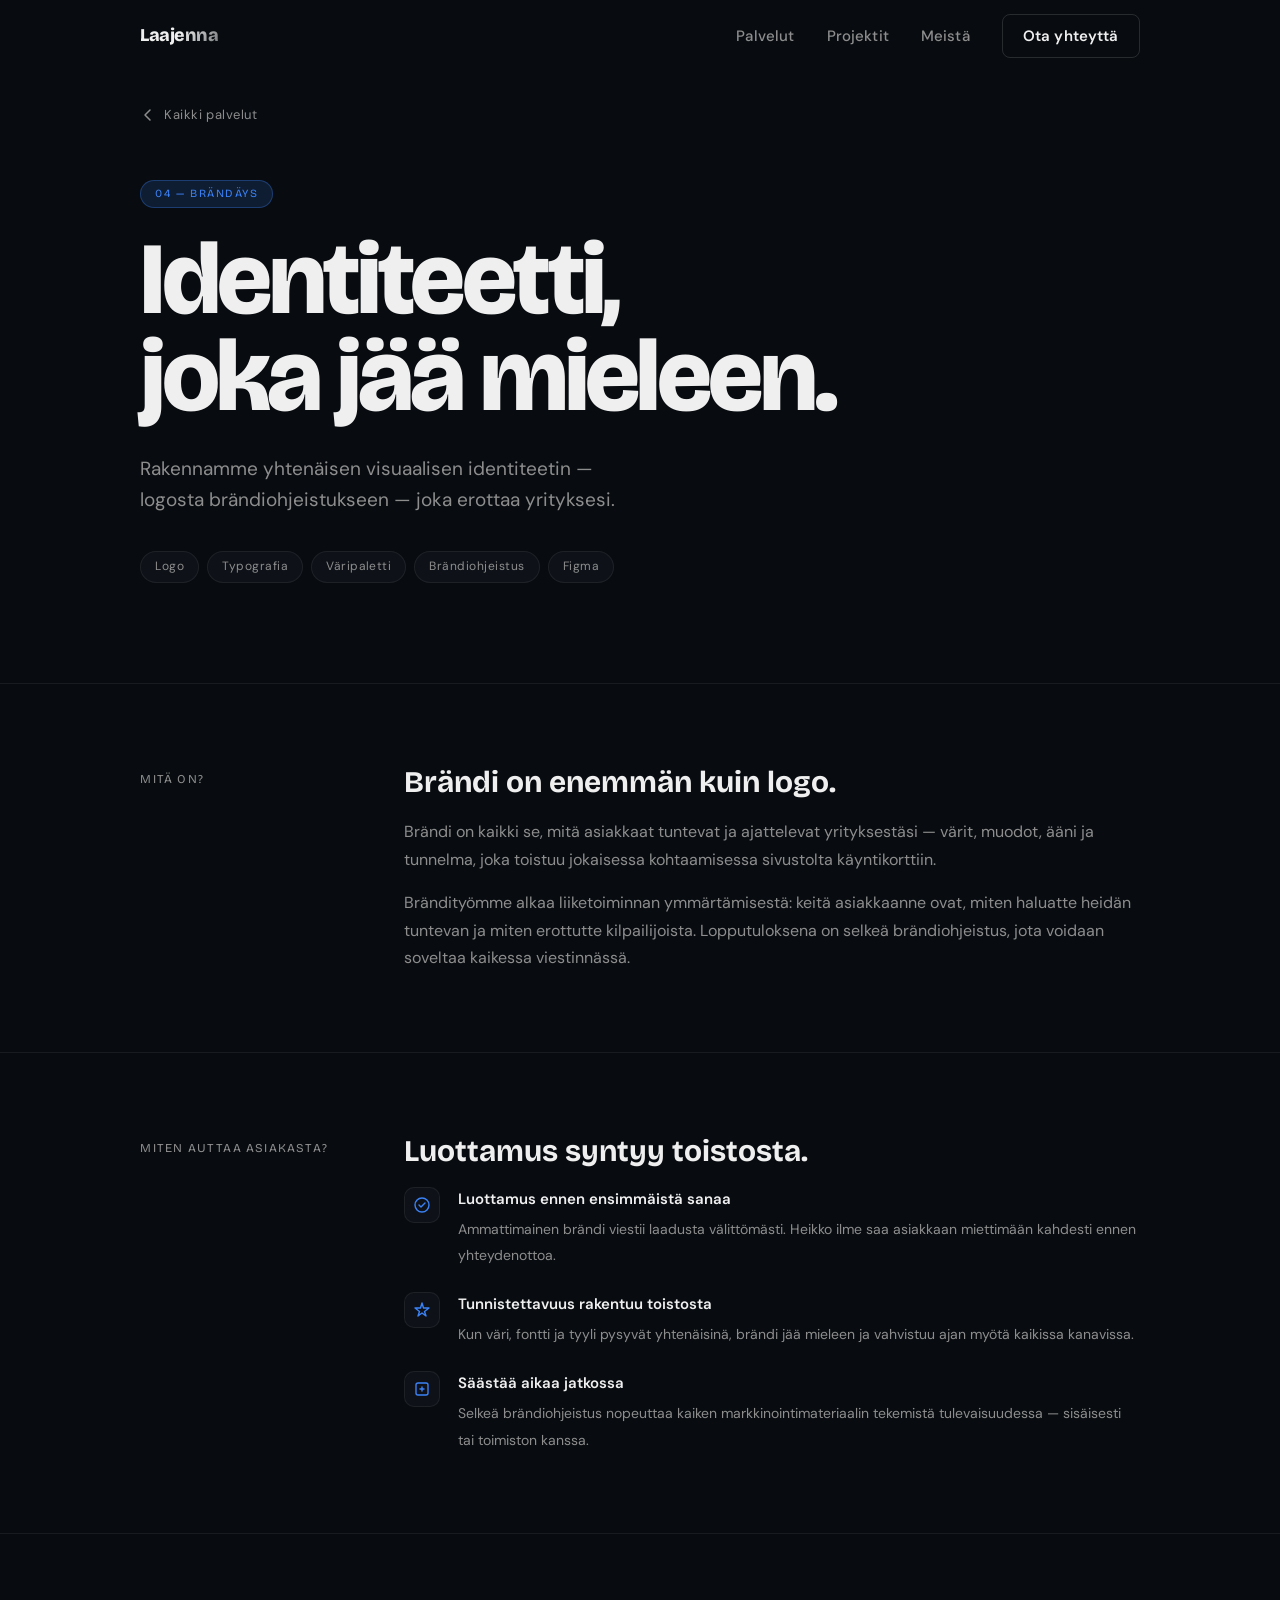
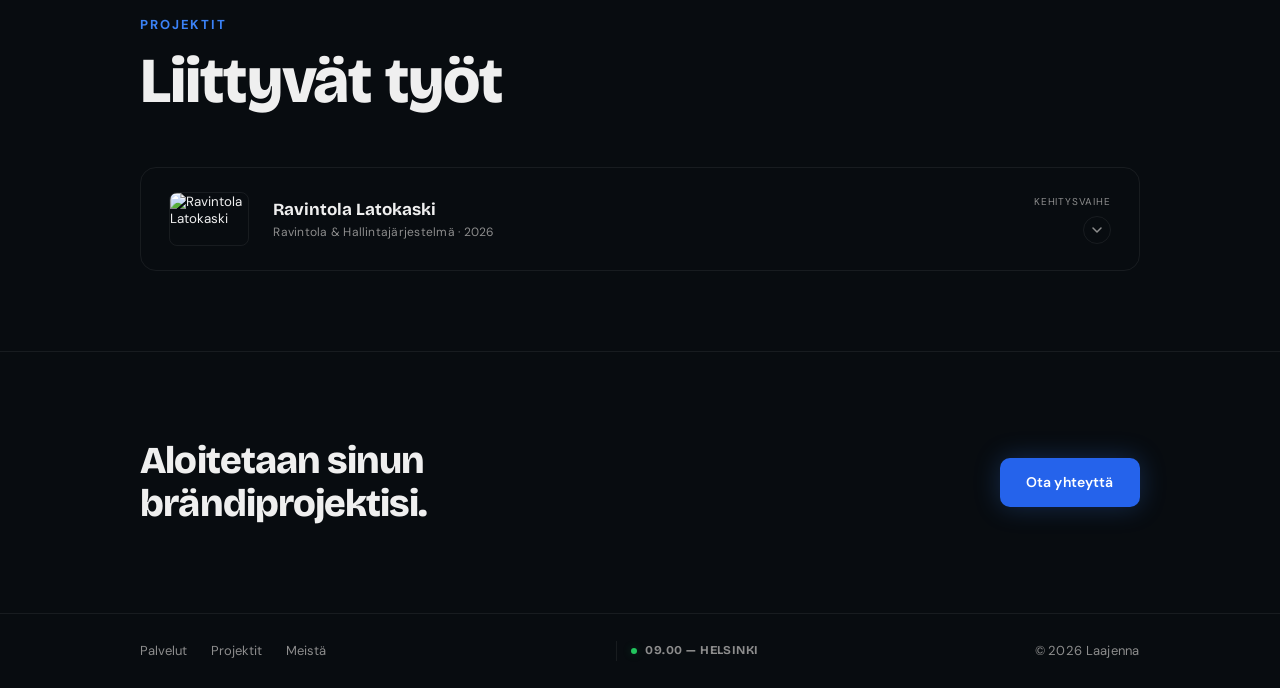
==== brandays.html @ 8c15bc29 "Add service detail pages and portfolio card dropdowns" ====
<!doctype html>
<html lang="fi">
  <head>
    <meta charset="UTF-8" />
    <meta name="viewport" content="width=device-width, initial-scale=1.0" />
    <meta name="description" content="Laajenna Brändäys — Yhtenäinen visuaalinen identiteetti, logo, värit ja typografia, joka rakentaa luottamusta ja erottaa kilpailijoista." />
    <meta name="robots" content="index, follow" />
    <meta name="author" content="Laajenna" />
    <title>Brändäys — Laajenna</title>
    <link rel="canonical" href="https://laajenna.fi/brandaus.html" />
    <link rel="icon" href="data:image/svg+xml,%3Csvg xmlns='http://www.w3.org/2000/svg' viewBox='0 0 64 64'%3E%3Crect width='64' height='64' rx='14' fill='%23080C10'/%3E%3Cpath d='M20 16v32h24' stroke='%233B82F6' stroke-width='6' stroke-linecap='square' fill='none'/%3E%3C/svg%3E" />
    <meta property="og:type" content="website" />
    <meta property="og:locale" content="fi_FI" />
    <meta property="og:site_name" content="Laajenna" />
    <meta property="og:title" content="Brändäys — Laajenna" />
    <meta property="og:description" content="Yhtenäinen visuaalinen identiteetti, logo, värit ja typografia, joka rakentaa luottamusta." />
    <meta property="og:url" content="https://laajenna.fi/brandaus.html" />
    <link rel="preconnect" href="https://fonts.googleapis.com" />
    <link rel="preconnect" href="https://fonts.gstatic.com" crossorigin />
    <link href="https://fonts.googleapis.com/css2?family=Bricolage+Grotesque:opsz,wght@12..96,700;12..96,800&family=DM+Sans:ital,opsz,wght@0,9..40,300;0,9..40,400;0,9..40,500;0,9..40,600;1,9..40,300&display=swap" rel="stylesheet" />
    <link rel="stylesheet" href="styles.css?v=2" />
    <link rel="stylesheet" href="service-pages.css" />
  </head>
  <body>
    <a href="#main-content" class="skip-link">Siirry pääsisältöön</a>
    <div class="scroll-progress" id="scrollProgress" aria-hidden="true"></div>

    <nav class="nav" id="nav" aria-label="Päävalikko">
      <div class="nav-inner">
        <a href="index.html" class="nav-logo">Laajenna</a>
        <div class="nav-links" id="navLinks">
          <a href="index.html#palvelut">Palvelut</a>
          <a href="index.html#projektit">Projektit</a>
          <a href="index.html#meista">Meistä</a>
          <a href="index.html#yhteystiedot" class="nav-cta">Ota yhteyttä</a>
        </div>
        <button class="nav-hamburger" id="navHamburger" aria-label="Valikko" aria-expanded="false">
          <span></span><span></span>
        </button>
      </div>
    </nav>

    <main id="main-content">

      <!-- Back -->
      <div class="svc-back container">
        <a href="index.html#palvelut" class="svc-back-link">
          <svg class="back-arrow" width="16" height="16" viewBox="0 0 16 16" fill="none" aria-hidden="true">
            <path d="M10 3L5 8l5 5" stroke="currentColor" stroke-width="1.5" stroke-linecap="round" stroke-linejoin="round"/>
          </svg>
          Kaikki palvelut
        </a>
      </div>

      <!-- Hero -->
      <section class="svc-hero">
        <div class="container">
          <span class="svc-hero-num">04 — Brändäys</span>
          <h1 class="svc-hero-title">Identiteetti,<br>joka jää mieleen.</h1>
          <p class="svc-hero-sub">Rakennamme yhtenäisen visuaalisen identiteetin — logosta brändiohjeistukseen — joka erottaa yrityksesi.</p>
          <div class="svc-hero-tags">
            <span class="svc-hero-tag">Logo</span>
            <span class="svc-hero-tag">Typografia</span>
            <span class="svc-hero-tag">Väripaletti</span>
            <span class="svc-hero-tag">Brändiohjeistus</span>
            <span class="svc-hero-tag">Figma</span>
          </div>
        </div>
      </section>

      <!-- Mitä on? -->
      <section class="svc-section">
        <div class="container">
          <div class="svc-two-col">
            <div class="svc-col-label">Mitä on?</div>
            <div class="svc-col-body">
              <h3>Brändi on enemmän kuin logo.</h3>
              <p>Brändi on kaikki se, mitä asiakkaat tuntevat ja ajattelevat yrityksestäsi — värit, muodot, ääni ja tunnelma, joka toistuu jokaisessa kohtaamisessa sivustolta käyntikorttiin.</p>
              <p>Brändityömme alkaa liiketoiminnan ymmärtämisestä: keitä asiakkaanne ovat, miten haluatte heidän tuntevan ja miten erottutte kilpailijoista. Lopputuloksena on selkeä brändiohjeistus, jota voidaan soveltaa kaikessa viestinnässä.</p>
            </div>
          </div>
        </div>
      </section>

      <!-- Miten auttaa? -->
      <section class="svc-section">
        <div class="container">
          <div class="svc-two-col">
            <div class="svc-col-label">Miten auttaa asiakasta?</div>
            <div class="svc-col-body">
              <h3>Luottamus syntyy toistosta.</h3>
              <ul class="svc-benefits">
                <li class="svc-benefit">
                  <div class="svc-benefit-icon" aria-hidden="true">
                    <svg width="18" height="18" viewBox="0 0 18 18" fill="none">
                      <circle cx="9" cy="9" r="7" stroke="currentColor" stroke-width="1.4"/>
                      <path d="M6 9l2 2 4-4" stroke="currentColor" stroke-width="1.4" stroke-linecap="round" stroke-linejoin="round"/>
                    </svg>
                  </div>
                  <div class="svc-benefit-text">
                    <strong>Luottamus ennen ensimmäistä sanaa</strong>
                    <span>Ammattimainen brändi viestii laadusta välittömästi. Heikko ilme saa asiakkaan miettimään kahdesti ennen yhteydenottoa.</span>
                  </div>
                </li>
                <li class="svc-benefit">
                  <div class="svc-benefit-icon" aria-hidden="true">
                    <svg width="18" height="18" viewBox="0 0 18 18" fill="none">
                      <path d="M9 2L10.5 7H16L11.5 10.5L13 15L9 12L5 15L6.5 10.5L2 7H7.5Z" stroke="currentColor" stroke-width="1.4" stroke-linejoin="round"/>
                    </svg>
                  </div>
                  <div class="svc-benefit-text">
                    <strong>Tunnistettavuus rakentuu toistosta</strong>
                    <span>Kun väri, fontti ja tyyli pysyvät yhtenäisinä, brändi jää mieleen ja vahvistuu ajan myötä kaikissa kanavissa.</span>
                  </div>
                </li>
                <li class="svc-benefit">
                  <div class="svc-benefit-icon" aria-hidden="true">
                    <svg width="18" height="18" viewBox="0 0 18 18" fill="none">
                      <rect x="3" y="3" width="12" height="12" rx="2" stroke="currentColor" stroke-width="1.4"/>
                      <path d="M7 9h4M9 7v4" stroke="currentColor" stroke-width="1.4" stroke-linecap="round"/>
                    </svg>
                  </div>
                  <div class="svc-benefit-text">
                    <strong>Säästää aikaa jatkossa</strong>
                    <span>Selkeä brändiohjeistus nopeuttaa kaiken markkinointimateriaalin tekemistä tulevaisuudessa — sisäisesti tai toimiston kanssa.</span>
                  </div>
                </li>
              </ul>
            </div>
          </div>
        </div>
      </section>

      <!-- Projektit -->
      <section class="svc-projects-section">
        <div class="container">
          <div class="svc-projects-header">
            <div class="section-label"><span class="section-tag">Projektit</span></div>
            <h2 class="section-title">Liittyvät työt</h2>
          </div>

          <div class="svc-project-list">

            <!-- Ravintola Latokaski -->
            <div class="svc-project-item">
              <button class="svc-project-top" aria-expanded="false">
                <div class="svc-project-thumb">
                  <img src="img/ravintola.webp" alt="Ravintola Latokaski" loading="lazy" width="160" height="108" />
                </div>
                <div class="svc-project-meta">
                  <h3>Ravintola Latokaski</h3>
                  <p>Ravintola &amp; Hallintajärjestelmä · 2026</p>
                </div>
                <div class="svc-project-toggle">
                  <span class="svc-phase-label">Kehitysvaihe</span>
                  <span class="svc-dropdown-arrow" aria-hidden="true">
                    <svg width="12" height="12" viewBox="0 0 12 12" fill="none">
                      <path d="M2 4l4 4 4-4" stroke="currentColor" stroke-width="1.5" stroke-linecap="round" stroke-linejoin="round"/>
                    </svg>
                  </span>
                </div>
              </button>
              <div class="svc-project-body" aria-hidden="true">
                <div class="svc-project-body-inner">
                  <div class="svc-project-detail-content">
                    <div class="svc-detail-block">
                      <h4>Tehtävät</h4>
                      <ul>
                        <li>Logo-suunnittelu ja variaatiot</li>
                        <li>Väripaletin määrittely</li>
                        <li>Typografian valinta ja hierarkia</li>
                        <li>Brändiohjeistus Figmassa</li>
                      </ul>
                    </div>
                    <div class="svc-detail-block">
                      <h4>Teknologiat</h4>
                      <ul>
                        <li>Figma</li>
                        <li>Adobe Illustrator</li>
                        <li>Design Tokens</li>
                        <li>Brand Guidelines Doc</li>
                      </ul>
                    </div>
                  </div>
                  <div class="svc-project-link-row">
                    <a href="https://ravintolalatokaski.fi" target="_blank" rel="noopener">ravintolalatokaski.fi &rarr;</a>
                  </div>
                </div>
              </div>
            </div>

          </div>
        </div>
      </section>

      <!-- CTA -->
      <section class="svc-cta-strip">
        <div class="container">
          <div class="svc-cta-inner">
            <h2>Aloitetaan sinun<br>brändiprojektisi.</h2>
            <a href="index.html#yhteystiedot" class="btn btn-primary">Ota yhteyttä</a>
          </div>
        </div>
      </section>

    </main>

    <footer class="footer">
      <div class="container">
        <div class="footer-inner">
          <nav class="footer-links" aria-label="Alatunniste">
            <a href="index.html#palvelut">Palvelut</a>
            <a href="index.html#projektit">Projektit</a>
            <a href="index.html#meista">Meistä</a>
          </nav>
          <span class="footer-time" id="footerTime" aria-live="off"></span>
          <p class="footer-copy">© 2026 Laajenna</p>
        </div>
      </div>
    </footer>

    <script src="script.js?v=2"></script>
    <script src="service-page.js"></script>
  </body>
</html>
---- styles.css ----
/* ================================================================
   LAAJENNA — Premium Dark Agency Stylesheet  v2
   Fonts: Bricolage Grotesque (headings) · DM Sans (body)
   Aesthetic: cinematic editorial — Linear × basement.studio
   ================================================================ */

/* ── Design Tokens ─────────────────────────────────────────── */
:root {
  --bg: #080c10;
  --bg-2: #0c1016;
  --bg-card: #0e1218;
  --accent: #3b82f6;
  --accent-dim: rgba(59, 130, 246, 0.32);
  --accent-glow: rgba(59, 130, 246, 0.15);
  --green: #22c55e;
  --green-dim: rgba(34, 197, 94, 0.25);
  --green-glow: rgba(34, 197, 94, 0.1);
  --text: #efefef;
  --text-muted: #8d8d8d;
  --text-dim: #2e2e2e;
  --border: rgba(255, 255, 255, 0.065);
  --border-hi: rgba(255, 255, 255, 0.13);
  /* Bricolage Grotesque: editorial display, optical-size aware, highly legible at large scale */
  --font-head: "Bricolage Grotesque", system-ui, sans-serif;
  /* DM Sans: refined optical-size aware body */
  --font-body: "DM Sans", system-ui, sans-serif;
  --ease: cubic-bezier(0.16, 1, 0.3, 1);
  --ease-bounce: cubic-bezier(0.34, 1.56, 0.64, 1);
  --nav-h: 72px;
}

/* ── Skip link ─────────────────────────────────────────────── */
.skip-link {
  position: absolute;
  top: -100%;
  left: 16px;
  padding: 10px 20px;
  border-radius: 0 0 8px 8px;
  background: var(--accent);
  color: #fff;
  font-size: 14px;
  font-weight: 600;
  letter-spacing: 0.01em;
  z-index: 9999;
  transition: top 0.15s;
}
.skip-link:focus {
  top: 0;
  outline: 2px solid #fff;
  outline-offset: 2px;
}

/* ── Reset ─────────────────────────────────────────────────── */
*,
*::before,
*::after {
  box-sizing: border-box;
  margin: 0;
  padding: 0;
}

html {
  scroll-behavior: smooth;
  -webkit-font-smoothing: antialiased;
  -moz-osx-font-smoothing: grayscale;
  opacity: 0;
  transition: opacity 0.5s ease;
  overflow-x: hidden;
}
html.ready {
  opacity: 1;
}

body {
  background: var(--bg);
  color: var(--text);
  font-family: var(--font-body);
  font-size: 16px;
  line-height: 1.65;
  overflow-x: hidden;
}

a {
  color: inherit;
  text-decoration: none;
}
em {
  font-style: italic;
}

/* ── Container ─────────────────────────────────────────────── */
.container {
  width: 100%;
  max-width: 1140px;
  margin-inline: auto;
  padding-inline: clamp(24px, 5.5vw, 80px);
}

/* ═══════════════════════════════════════════════════════════
   NAVIGATION
═══════════════════════════════════════════════════════════ */
.nav {
  position: fixed;
  inset: 0 0 auto 0;
  z-index: 100;
  height: var(--nav-h);
  display: flex;
  align-items: center;
  transition:
    background 0.4s var(--ease),
    backdrop-filter 0.4s;
}
.nav.scrolled {
  background: rgba(8, 12, 16, 0.84);
  backdrop-filter: blur(24px);
  -webkit-backdrop-filter: blur(24px);
  border-bottom: 1px solid var(--border);
}
.nav-inner {
  width: 100%;
  max-width: 1140px;
  margin-inline: auto;
  padding-inline: clamp(24px, 5.5vw, 80px);
  display: flex;
  align-items: center;
  justify-content: space-between;
}
.nav-logo {
  font-family: var(--font-head);
  font-size: 18px;
  font-weight: 800;
  letter-spacing: -0.03em;
  background: linear-gradient(
    120deg,
    var(--text) 50%,
    rgba(240, 240, 240, 0.45)
  );
  -webkit-background-clip: text;
  -webkit-text-fill-color: transparent;
  background-clip: text;
  opacity: 0;
  animation: fadeSlideDown 0.55s var(--ease) 0.15s forwards;
}
.nav-links {
  display: flex;
  align-items: center;
  gap: 32px;
  opacity: 0;
  animation: fadeSlideDown 0.55s var(--ease) 0.25s forwards;
}
.nav-links a {
  font-size: 15px;
  font-weight: 500;
  color: var(--text-muted);
  letter-spacing: 0.01em;
  transition: color 0.2s;
}
.nav-links a:not(.nav-cta):hover {
  color: var(--text);
}
.nav-cta {
  padding: 9px 20px !important;
  border: 1px solid var(--border-hi) !important;
  border-radius: 8px !important;
  font-size: 15px !important;
  font-weight: 600 !important;
  color: var(--text) !important;
  transition:
    background 0.2s,
    border-color 0.2s !important;
}
.nav-cta:hover {
  background: rgba(255, 255, 255, 0.055) !important;
  border-color: rgba(255, 255, 255, 0.26) !important;
}

/* Hamburger — hidden on desktop */
.nav-hamburger {
  display: none;
  flex-direction: column;
  align-items: center;
  justify-content: center;
  gap: 5px;
  width: 36px;
  height: 36px;
  background: none;
  border: none;
  cursor: pointer;
  padding: 4px;
  flex-shrink: 0;
}
.nav-hamburger span {
  display: block;
  width: 20px;
  height: 1.5px;
  background: var(--text);
  border-radius: 2px;
  transition:
    transform 0.35s var(--ease),
    opacity 0.25s;
  transform-origin: center;
}
.nav.open .nav-hamburger span:first-child {
  transform: translateY(3.25px) rotate(45deg);
}
.nav.open .nav-hamburger span:last-child {
  transform: translateY(-3.25px) rotate(-45deg);
}

/* ═══════════════════════════════════════════════════════════
   HERO
═══════════════════════════════════════════════════════════ */
.hero {
  position: relative;
  height: 100vh;
  height: 100svh;
  display: flex;
  flex-direction: column;
  justify-content: center;
  padding-top: var(--nav-h);
  overflow: hidden;
}

/* Subtle dot grid */
.hero-grid-bg {
  position: absolute;
  inset: 0;
  pointer-events: none;
  background-image: radial-gradient(
    circle,
    rgba(255, 255, 255, 0.05) 1px,
    transparent 1px
  );
  background-size: 42px 42px;
  mask-image: radial-gradient(
    ellipse 75% 75% at 50% 45%,
    black 20%,
    transparent 100%
  );
  -webkit-mask-image: radial-gradient(
    ellipse 75% 75% at 50% 45%,
    black 20%,
    transparent 100%
  );
}

/* Cursor-following glow */
.hero-blob {
  position: absolute;
  width: 640px;
  height: 640px;
  border-radius: 50%;
  background: radial-gradient(circle, var(--accent-dim) 0%, transparent 68%);
  pointer-events: none;
  left: 50%;
  top: 50%;
  will-change: transform;
  filter: blur(52px);
  opacity: 0.5;
}

/* Film grain texture */
.hero-noise {
  position: absolute;
  inset: 0;
  pointer-events: none;
  opacity: 0.03;
  background-image: url("data:image/svg+xml,%3Csvg xmlns='http://www.w3.org/2000/svg' width='320' height='320'%3E%3Cfilter id='n'%3E%3CfeTurbulence type='fractalNoise' baseFrequency='.72' numOctaves='4' stitchTiles='stitch'/%3E%3C/filter%3E%3Crect width='320' height='320' filter='url(%23n)'/%3E%3C/svg%3E");
  background-size: 220px;
}

/* Giant decorative wordmark — outlined, faint */
.hero-wordmark {
  position: absolute;
  bottom: 0.04em;
  left: 50%;
  transform: translateX(-50%);
  font-family: var(--font-head);
  font-size: clamp(100px, 20vw, 300px);
  font-weight: 800;
  letter-spacing: -0.06em;
  white-space: nowrap;
  line-height: 1;
  color: transparent;
  -webkit-text-stroke: 1px rgba(255, 255, 255, 0.038);
  pointer-events: none;
  user-select: none;
  z-index: 0;
}

.hero-inner {
  position: relative;
  z-index: 2;
  max-width: 1140px;
  margin-inline: auto;
  padding-inline: clamp(24px, 3.5vw, 56px);
  padding-block: clamp(24px, 4vw, 56px);
}

/* Availability badge */
.availability-badge {
  display: inline-flex;
  align-items: center;
  gap: 9px;
  padding: 8px 16px;
  border: 1px solid rgba(34, 197, 94, 0.2);
  border-radius: 100px;
  font-size: 12px;
  font-weight: 500;
  letter-spacing: 0.01em;
  color: var(--green);
  background: var(--green-glow);
  margin-bottom: 20px;
  opacity: 0;
  animation: fadeSlideUp 0.6s var(--ease) 0.45s forwards;
}
.pulse-dot {
  width: 7px;
  height: 7px;
  background: var(--green);
  border-radius: 50%;
  flex-shrink: 0;
  box-shadow: 0 0 0 0 var(--green-dim);
  animation: pulseDot 2.4s ease-in-out infinite;
}
@keyframes pulseDot {
  0%,
  100% {
    box-shadow: 0 0 0 0 var(--green-dim);
  }
  50% {
    box-shadow: 0 0 0 9px transparent;
  }
}

/* Hero headline — Bricolage Grotesque 800, word reveal */
.hero-headline {
  font-family: var(--font-head);
  font-size: clamp(38px, 7vw, 108px);
  font-weight: 800;
  line-height: 1.1;
  letter-spacing: -0.03em;
  color: var(--text);
  margin-bottom: 20px;
}
.word-wrap {
  display: block;
  overflow: hidden;
  padding-bottom: 0.08em;
}
.word {
  display: block;
  white-space: nowrap;
  transform: translateY(112%) rotate(3deg);
  opacity: 0;
  transition:
    transform 0.9s var(--ease),
    opacity 0.9s var(--ease);
}
.hero-headline.revealed .word {
  transform: translateY(0) rotate(0);
  opacity: 1;
}
.hero-headline.revealed .word-wrap:nth-child(1) .word {
  transition-delay: 0.04s;
}
.hero-headline.revealed .word-wrap:nth-child(2) .word {
  transition-delay: 0.16s;
}
.hero-headline.revealed .word-wrap:nth-child(3) .word {
  transition-delay: 0.28s;
}

/* Accent gradient on last line */
.accent-word {
  background: linear-gradient(
    90deg,
    var(--text) 0%,
    rgba(59, 130, 246, 0.85) 100%
  );
  -webkit-background-clip: text;
  -webkit-text-fill-color: transparent;
  background-clip: text;
}

.hero-sub {
  font-size: clamp(15px, 1.4vw, 18px);
  color: var(--text-muted);
  line-height: 1.75;
  max-width: 62ch;
  margin-bottom: 28px;
  opacity: 0;
  animation: fadeSlideUp 0.75s var(--ease) 1.1s forwards;
}
.br-desk {
  display: block;
}

.hero-actions {
  display: flex;
  align-items: center;
  gap: 14px;
  flex-wrap: wrap;
  opacity: 0;
  animation: fadeSlideUp 0.75s var(--ease) 1.28s forwards;
}

/* Buttons */
.btn {
  display: inline-flex;
  align-items: center;
  gap: 8px;
  padding: 13px 26px;
  border-radius: 10px;
  font-family: var(--font-body);
  font-size: 14px;
  font-weight: 600;
  letter-spacing: 0.01em;
  transition:
    transform 0.28s var(--ease),
    box-shadow 0.28s var(--ease),
    background 0.2s,
    border-color 0.2s,
    color 0.2s;
}
.btn-primary {
  background: #2563eb;
  color: #fff;
  box-shadow: 0 0 26px rgba(59, 130, 246, 0.26);
}
.btn-primary:hover {
  background: var(--accent);
  box-shadow: 0 0 50px rgba(59, 130, 246, 0.46);
  transform: translateY(-2px);
}
.btn-ghost {
  border: 1px solid var(--border-hi);
  color: var(--text-muted);
}
.btn-ghost:hover {
  border-color: rgba(255, 255, 255, 0.26);
  color: var(--text);
  transform: translateY(-2px);
}

/* Scroll indicator */
.scroll-indicator {
  position: absolute;
  bottom: 40px;
  left: clamp(24px, 5.5vw, 88px);
  z-index: 2;
  display: flex;
  flex-direction: column;
  align-items: center;
  gap: 13px;
  opacity: 0;
  animation: fadeIn 0.8s var(--ease) 1.9s forwards;
}
.scroll-indicator span {
  font-size: 13px;
  font-weight: 600;
  letter-spacing: 0.18em;
  text-transform: uppercase;
  color: rgba(255, 255, 255, 0.7);
  writing-mode: vertical-rl;
}
.scroll-line {
  width: 2px;
  height: 0;
  background: linear-gradient(to bottom, rgba(255, 255, 255, 0.6), transparent);
  animation: growLine 1.4s var(--ease) 2.1s forwards;
}
@keyframes growLine {
  to {
    height: 60px;
  }
}

/* ═══════════════════════════════════════════════════════════
   MARQUEE
═══════════════════════════════════════════════════════════ */
.marquee-section {
  padding-block: 24px;
  border-top: 1px solid var(--border);
  border-bottom: 1px solid var(--border);
  overflow: hidden;
  mask-image: linear-gradient(
    to right,
    transparent,
    black 12%,
    black 88%,
    transparent
  );
  -webkit-mask-image: linear-gradient(
    to right,
    transparent,
    black 12%,
    black 88%,
    transparent
  );
}
.marquee-inner {
  display: flex;
  align-items: center;
  width: max-content;
  will-change: transform;
}
.marquee-inner span {
  font-family: var(--font-head);
  font-size: 12px;
  font-weight: 700;
  letter-spacing: 0.1em;
  text-transform: uppercase;
  color: var(--text-muted);
  padding-inline: 16px;
  white-space: nowrap;
}
.marquee-inner .dot {
  color: var(--accent);
  font-size: 14px;
  padding-inline: 2px;
}

/* ═══════════════════════════════════════════════════════════
   STATS
═══════════════════════════════════════════════════════════ */
.stats-section {
  padding-block: clamp(60px, 8vw, 100px);
}

.stats-grid {
  display: grid;
  grid-template-columns: repeat(3, 1fr);
  border: 1px solid var(--border);
  border-radius: 18px;
  overflow: hidden;
}
.stat-item {
  padding: clamp(36px, 5vw, 64px) clamp(28px, 3.5vw, 48px);
  background: var(--bg-card);
  position: relative;
}
.stat-item::after {
  content: "";
  position: absolute;
  inset: 0;
  background: radial-gradient(
    ellipse at 15% 15%,
    rgba(59, 130, 246, 0.05) 0%,
    transparent 55%
  );
  pointer-events: none;
}
.stat-item + .stat-item {
  border-left: 1px solid var(--border);
}

.stat-num-row {
  display: flex;
  align-items: flex-start;
  line-height: 1;
  margin-bottom: 10px;
}
.stat-number {
  font-family: var(--font-head);
  font-size: clamp(52px, 6.5vw, 82px);
  font-weight: 800;
  letter-spacing: -0.055em;
  line-height: 1;
  color: var(--text);
}
.stat-suffix {
  font-family: var(--font-head);
  font-size: clamp(28px, 3.5vw, 48px);
  font-weight: 700;
  color: var(--accent);
  margin-top: 9px;
  margin-left: 2px;
}
.stat-label {
  font-size: 13px;
  color: var(--text-muted);
  font-weight: 400;
  line-height: 1.4;
}

/* ═══════════════════════════════════════════════════════════
   SECTION SHARED LABELS
═══════════════════════════════════════════════════════════ */
.section-label {
  display: flex;
  align-items: center;
  gap: 12px;
  margin-bottom: 12px;
}
.section-tag {
  font-size: 13px;
  font-weight: 700;
  letter-spacing: 0.14em;
  text-transform: uppercase;
  color: var(--accent);
}
.section-title {
  font-family: var(--font-head);
  font-size: clamp(36px, 5.2vw, 64px);
  font-weight: 800;
  letter-spacing: -0.02em;
  line-height: 1.06;
  color: var(--text);
  margin-bottom: 52px;
}
.section-header {
  max-width: 580px;
}

.book-time-title {
  margin-top: 50px;
  margin-bottom: 0px;
}

.Yirv_lcEoJvq0f_H9E0w.NLDHOZbATrV0sB7lot85 {
  all: unset !important;
}

.Yirv_lcEoJvq0f_H9E0w.XUKnHm8j4G7Hgt84mtar {
  margin: 0px !important;
}

/* ═══════════════════════════════════════════════════════════
   SERVICES — editorial numbered list
═══════════════════════════════════════════════════════════ */
.services-section {
  padding-block: clamp(64px, 8vw, 120px);
  border-top: 1px solid var(--border);
}

.services-list {
  border-top: 1px solid var(--border);
}

.service-row {
  display: grid;
  grid-template-columns: clamp(64px, 7vw, 88px) 1fr;
  align-items: start;
  gap: clamp(20px, 3vw, 44px);
  padding-block: clamp(26px, 3vw, 40px);
  border-bottom: 1px solid var(--border);
  position: relative;
  overflow: hidden;
  cursor: pointer;
  transition: background 0.3s;
}

.service-row::before {
  content: "";
  position: absolute;
  inset: 0;
  background: linear-gradient(
    90deg,
    rgba(59, 130, 246, 0.04) 0%,
    transparent 60%
  );
  transform: translateX(-100%);
  transition: transform 0.5s var(--ease);
  pointer-events: none;
}
.service-row:hover {
  background: rgba(255, 255, 255, 0.018);
}
.service-row:hover::before {
  transform: translateX(0);
}

.svc-num {
  font-family: var(--font-head);
  font-size: clamp(28px, 3.2vw, 40px);
  font-weight: 800;
  color: rgba(255, 255, 255, 0.25);
  letter-spacing: -0.02em;
  line-height: 1;
  padding-top: 4px;
  transition: color 0.25s;
}
.service-row:hover .svc-num {
  color: var(--accent);
}

.svc-name {
  display: flex;
  flex-direction: column;
  gap: 9px;
  padding-right: clamp(0px, 8vw, 80px);
}
.svc-name h3 {
  font-family: var(--font-head);
  font-size: clamp(22px, 2.8vw, 38px);
  font-weight: 800;
  letter-spacing: -0.04em;
  color: var(--text);
  line-height: 1.1;
  transition: transform 0.4s var(--ease);
}
.service-row:hover .svc-name h3 {
  transform: translateX(5px);
}

.svc-desc {
  font-size: 14px;
  color: var(--text-muted);
  line-height: 1.65;
  max-width: 62ch;
}

/* ═══════════════════════════════════════════════════════════
   PORTFOLIO
═══════════════════════════════════════════════════════════ */
.portfolio-section {
  padding-block: clamp(64px, 8vw, 120px);
  border-top: 1px solid var(--border);
}

.portfolio-grid {
  display: grid;
  grid-template-columns: 1fr 1fr;
  gap: 16px;
}
.portfolio-card {
  position: relative;
  border-radius: 16px;
  overflow: hidden;
  background: var(--bg-card);
  border: 1px solid var(--border);
  aspect-ratio: 4 / 3;
  will-change: transform;
  clip-path: inset(0 round 16px);
}
.portfolio-large {
  grid-column: 1 / -1;
  aspect-ratio: 16 / 7;
}

.portfolio-img {
  position: absolute;
  inset: 0;
  transition: transform 0.65s var(--ease);
}
.portfolio-img img {
  width: 100%;
  height: 100%;
  object-fit: cover;
  object-position: center top;
  display: block;
}
@media (hover: hover) {
  .portfolio-card:hover .portfolio-img {
    transform: scale(1.04);
  }
}

/* Category label top-left */
.portfolio-label-top {
  position: absolute;
  top: 14px;
  left: 14px;
  z-index: 2;
}
.portfolio-cat {
  font-size: 11px;
  font-weight: 600;
  letter-spacing: 0.07em;
  text-transform: uppercase;
  color: rgba(255, 255, 255, 0.72);
  background: rgba(8, 12, 16, 0.6);
  backdrop-filter: blur(8px);
  padding: 5px 10px;
  border-radius: 6px;
  border: 1px solid var(--border);
}

/* Hover overlay */
.portfolio-overlay {
  position: absolute;
  inset: 0;
  background: linear-gradient(
    to top,
    rgba(8, 12, 16, 0.96) 0%,
    rgba(8, 12, 16, 0.3) 55%,
    transparent 100%
  );
  display: flex;
  align-items: flex-end;
  padding: clamp(20px, 3vw, 36px);
  opacity: 0;
  transition: opacity 0.42s var(--ease);
}
@media (hover: hover) {
  .portfolio-card:hover .portfolio-overlay {
    opacity: 1;
  }
}

.portfolio-info {
  transform: translateY(14px);
  transition: transform 0.42s var(--ease);
}
@media (hover: hover) {
  .portfolio-card:hover .portfolio-info {
    transform: translateY(0);
  }
}

.portfolio-info h3 {
  font-family: var(--font-head);
  font-size: clamp(18px, 2.2vw, 26px);
  font-weight: 800;
  letter-spacing: -0.03em;
  color: var(--text);
  margin-bottom: 5px;
}
.portfolio-info p {
  font-size: 13px;
  color: var(--text);
  margin-bottom: 13px;
}
.portfolio-link {
  font-size: 12px;
  font-weight: 600;
  color: var(--accent);
  letter-spacing: 0.04em;
  text-decoration: none;
  transition: opacity 0.2s;
}
.portfolio-link:hover {
  opacity: 0.75;
}

.portfolio-year-badge {
  position: absolute;
  top: 14px;
  right: 14px;
  font-size: 11px;
  font-weight: 600;
  letter-spacing: 0.06em;
  color: var(--text-muted);
  background: rgba(8, 12, 16, 0.65);
  backdrop-filter: blur(10px);
  padding: 4px 10px;
  border-radius: 6px;
  border: 1px solid var(--border);
}

/* ── Portfolio detail panel ──────────────────────────────── */
.portfolio-detail-btn {
  position: absolute;
  bottom: clamp(14px, 2vw, 20px);
  right: clamp(14px, 2vw, 20px);
  z-index: 4;
  width: 34px;
  height: 34px;
  border-radius: 50%;
  border: 1px solid rgba(255, 255, 255, 0.22);
  background: rgba(8, 12, 16, 0.68);
  backdrop-filter: blur(10px);
  -webkit-backdrop-filter: blur(10px);
  color: rgba(255, 255, 255, 0.8);
  display: flex;
  align-items: center;
  justify-content: center;
  cursor: pointer;
  transition:
    border-color 0.2s,
    background 0.2s,
    color 0.2s;
}
.portfolio-detail-btn:hover {
  border-color: var(--accent);
  background: rgba(59, 130, 246, 0.15);
  color: var(--accent);
}
.portfolio-card.detail-open .portfolio-detail-btn {
  opacity: 0;
  pointer-events: none;
}

.portfolio-detail-panel {
  position: absolute;
  inset: 0;
  z-index: 3;
  background: rgba(8, 12, 16, 0.97);
  transform: translateY(100%);
  transition: transform 0.44s var(--ease);
  display: flex;
  flex-direction: column;
  justify-content: space-between;
  padding: clamp(16px, 2.5vw, 28px);
  overflow: hidden;
}
.portfolio-card.detail-open .portfolio-detail-panel {
  transform: translateY(0);
}
.portfolio-card.detail-open {
  transform: none !important;
  transition: none !important;
}

.pdp-topbar {
  display: flex;
  align-items: center;
  justify-content: space-between;
  gap: 12px;
}

.pdp-close {
  background: transparent;
  border: 1px solid var(--border);
  border-radius: 50%;
  width: 30px;
  height: 30px;
  display: flex;
  align-items: center;
  justify-content: center;
  cursor: pointer;
  color: var(--text-muted);
  flex-shrink: 0;
  transition: border-color 0.2s, color 0.2s;
}
.pdp-close:hover {
  border-color: rgba(255, 255, 255, 0.4);
  color: var(--text);
}

.pdp-main {
  display: grid;
  grid-template-columns: 1fr auto;
  gap: clamp(16px, 3vw, 48px);
  align-items: end;
}
@media (max-width: 540px) {
  .pdp-main { grid-template-columns: 1fr; gap: 14px; }
}

.pdp-title {
  font-family: var(--font-head);
  font-size: clamp(24px, 4vw, 52px);
  font-weight: 800;
  letter-spacing: -0.04em;
  line-height: 0.96;
  margin-bottom: clamp(8px, 1.2vw, 14px);
  color: var(--text);
}
.pdp-desc {
  font-size: clamp(12px, 1.1vw, 14px);
  color: var(--text-muted);
  line-height: 1.65;
  margin-bottom: clamp(12px, 1.5vw, 20px);
  max-width: 50ch;
}
.pdp-services {
  list-style: none;
  display: flex;
  flex-direction: column;
  gap: 6px;
  margin-bottom: clamp(14px, 1.8vw, 20px);
}
.pdp-services li {
  font-size: clamp(12px, 1.1vw, 13px);
  color: var(--text-muted);
  display: flex;
  gap: 9px;
  align-items: flex-start;
  line-height: 1.4;
}
.pdp-services li::before {
  content: "—";
  color: var(--accent);
  font-size: 11px;
  flex-shrink: 0;
  margin-top: 1px;
}

.pdp-ext-link {
  font-size: 12px;
  font-weight: 600;
  color: var(--accent);
  letter-spacing: 0.04em;
  text-decoration: none;
  display: inline-flex;
  align-items: center;
  gap: 5px;
  transition: gap 0.2s var(--ease);
}
.pdp-ext-link:hover { gap: 9px; }

.pdp-meta {
  display: flex;
  flex-direction: column;
  align-items: flex-end;
  gap: 12px;
}
@media (max-width: 540px) {
  .pdp-meta { align-items: flex-start; flex-direction: row; flex-wrap: wrap; }
}

.pdp-year {
  font-size: 11px;
  font-weight: 600;
  letter-spacing: 0.06em;
  color: var(--text-muted);
  background: rgba(255, 255, 255, 0.05);
  border: 1px solid var(--border);
  padding: 4px 10px;
  border-radius: 6px;
}

/* "Seuraava projekti" card — full-width banner */
.portfolio-next {
  display: flex;
  align-items: center;
  justify-content: center;
  border: 1px dashed rgba(255, 255, 255, 0.1);
  background: linear-gradient(
    135deg,
    rgba(59, 130, 246, 0.04) 0%,
    transparent 60%
  );
  cursor: default;
  transition:
    border-color 0.3s,
    background 0.3s;
  grid-column: 1 / -1;
  aspect-ratio: unset;
  min-height: 180px;
}
.portfolio-next:hover {
  border-color: rgba(59, 130, 246, 0.25);
  background: linear-gradient(
    135deg,
    rgba(59, 130, 246, 0.07) 0%,
    transparent 60%
  );
}
.portfolio-next-inner {
  text-align: center;
  padding: clamp(28px, 4vw, 48px);
  display: flex;
  flex-direction: column;
  align-items: center;
  gap: 14px;
}
.next-label {
  font-size: 11px;
  font-weight: 700;
  letter-spacing: 0.1em;
  text-transform: uppercase;
  color: var(--accent);
}
.next-text {
  font-family: var(--font-head);
  font-size: clamp(16px, 2vw, 22px);
  font-weight: 700;
  letter-spacing: -0.02em;
  color: var(--text);
  line-height: 1.3;
}
.next-cta {
  font-size: 14px;
  font-weight: 600;
  color: var(--text-muted);
  border: 1px solid var(--border-hi);
  padding: 10px 22px;
  border-radius: 8px;
  transition:
    color 0.2s,
    border-color 0.2s,
    background 0.2s;
  margin-top: 4px;
}
.next-cta:hover {
  color: var(--text);
  border-color: rgba(255, 255, 255, 0.25);
  background: rgba(255, 255, 255, 0.04);
}

/* ═══════════════════════════════════════════════════════════
   ABOUT — editorial 3-column
═══════════════════════════════════════════════════════════ */
.about-section {
  padding-block: clamp(64px, 8vw, 120px);
  border-top: 1px solid var(--border);
}
.about-header {
  max-width: 680px;
  margin-bottom: clamp(44px, 6vw, 72px);
}
.about-headline {
  font-family: var(--font-head);
  font-size: clamp(40px, 5.8vw, 72px);
  font-weight: 800;
  letter-spacing: -0.022em;
  line-height: 1.06;
  color: var(--text);
  margin-top: 16px;
}
.about-cols {
  display: grid;
  grid-template-columns: repeat(3, 1fr);
  gap: 1px;
  background: var(--border);
  border: 1px solid var(--border);
  border-radius: 16px;
  overflow: hidden;
  margin-bottom: clamp(32px, 4vw, 52px);
}
.about-col {
  padding: clamp(28px, 3.5vw, 44px) clamp(22px, 2.8vw, 36px);
  background: var(--bg-card);
  display: flex;
  flex-direction: column;
  gap: 13px;
}
.about-col h3 {
  font-family: var(--font-head);
  font-size: clamp(19px, 2.1vw, 26px);
  font-weight: 800;
  letter-spacing: -0.03em;
  color: var(--text);
}
.about-col p {
  font-size: 14px;
  color: var(--text-muted);
  line-height: 1.72;
  max-width: 30ch;
}
.about-footer {
  display: flex;
  align-items: center;
  justify-content: space-between;
  flex-wrap: wrap;
  gap: 16px;
  padding-top: clamp(22px, 3vw, 40px);
  border-top: 1px solid var(--border);
}
.about-sig {
  font-family: var(--font-head);
  font-size: 14px;
  font-weight: 700;
  letter-spacing: 0.01em;
  color: var(--text-muted);
  font-style: italic;
}
.about-pills {
  display: flex;
  flex-wrap: wrap;
  gap: 10px;
}
.about-pill {
  padding: 8px 16px;
  border: 1px solid var(--border-hi);
  border-radius: 100px;
  font-size: 13px;
  font-weight: 500;
  color: var(--text-muted);
  transition:
    border-color 0.2s,
    color 0.2s;
}
.about-pill:hover {
  border-color: var(--accent-dim);
  color: var(--text);
}

/* ── Section header centred variant ────────────────────── */
.section-header.centered {
  text-align: center;
  max-width: 100%;
}
.section-header.centered .section-label {
  justify-content: center;
}

/* ── Service row icons ──────────────────────────────────── */
.svc-icon {
  position: absolute;
  top: 50%;
  right: clamp(20px, 4vw, 56px);
  transform: translateY(-50%);
  width: 44px;
  height: 44px;
  border-radius: 12px;
  background: rgba(59, 130, 246, 0.07);
  border: 1px solid rgba(59, 130, 246, 0.14);
  display: flex;
  align-items: center;
  justify-content: center;
  color: var(--accent);
  opacity: 0.7;
  pointer-events: none;
  flex-shrink: 0;
  transition:
    opacity 0.3s var(--ease),
    background 0.3s var(--ease),
    transform 0.35s var(--ease);
}
.service-row:hover .svc-icon {
  opacity: 1;
  background: rgba(59, 130, 246, 0.18);
  transform: translateY(-50%) translateX(4px);
}
.svc-icon svg {
  width: 20px;
  height: 20px;
}

/* ── Service technology tags ────────────────────────────── */
.svc-tags {
  display: flex;
  flex-wrap: wrap;
  gap: 6px;
  margin-top: 6px;
}
.svc-tags span {
  font-size: 10px;
  font-weight: 600;
  letter-spacing: 0.07em;
  text-transform: uppercase;
  color: var(--text-muted);
  background: rgba(255, 255, 255, 0.04);
  border: 1px solid var(--border);
  padding: 3px 9px;
  border-radius: 4px;
}

/* ── About column icon container ────────────────────────── */
.about-col-num {
  width: 40px;
  height: 40px;
  border-radius: 12px;
  background: rgba(59, 130, 246, 0.1);
  border: 1px solid rgba(59, 130, 246, 0.2);
  display: flex;
  align-items: center;
  justify-content: center;
  color: var(--accent);
  flex-shrink: 0;
}
.about-col-num svg {
  width: 20px;
  height: 20px;
}

/* ═══════════════════════════════════════════════════════════
   CTA
═══════════════════════════════════════════════════════════ */
.cta-section {
  padding-top: clamp(48px, 5vw, 72px);
  padding-bottom: clamp(88px, 14vw, 180px);
  text-align: center;
  position: relative;
  overflow: hidden;
  border-top: 1px solid var(--border);
}
.cta-glow {
  position: absolute;
  top: 50%;
  left: 50%;
  transform: translate(-50%, -50%);
  width: 700px;
  height: 420px;
  background: radial-gradient(
    ellipse,
    rgba(59, 130, 246, 0.11) 0%,
    transparent 70%
  );
  filter: blur(72px);
  pointer-events: none;
}
.cta-inner {
  position: relative;
  z-index: 2;
  display: flex;
  flex-direction: column;
  align-items: center;
}

.cta-question {
  font-family: var(--font-head);
  font-size: clamp(14px, 1.8vw, 20px);
  font-weight: 700;
  letter-spacing: -0.01em;
  color: var(--text-muted);
  margin-bottom: 6px;
  max-width: 50ch;
  margin-inline: auto;
}

.cta-headline {
  font-family: var(--font-head);
  font-size: clamp(58px, 11.5vw, 152px);
  font-weight: 800;
  letter-spacing: -0.04em;
  line-height: 1;
  color: var(--accent);
  margin-block: 0 16px;
  cursor: pointer;
}

.cta-sub {
  font-size: 14px;
  color: var(--text-muted);
  letter-spacing: 0.04em;
}
.cta-label {
  justify-content: center;
  margin-bottom: 20px;
}

/* ═══════════════════════════════════════════════════════════
   FOOTER
═══════════════════════════════════════════════════════════ */
.footer {
  padding-block: 26px;
  border-top: 1px solid var(--border);
}
.footer-inner {
  display: flex;
  align-items: center;
  justify-content: space-between;
  gap: 20px;
  flex-wrap: wrap;
}
.footer-links {
  display: flex;
  gap: 24px;
}
.footer-links a {
  font-size: 13px;
  color: var(--text-muted);
  transition: color 0.2s;
}
.footer-links a:hover {
  color: var(--text);
}
.footer-copy {
  font-size: 13px;
  color: var(--text-muted);
  letter-spacing: 0.02em;
}
.footer-social {
  display: flex;
  gap: 16px;
  align-items: center;
}
.footer-social a {
  width: 17px;
  height: 17px;
  color: var(--text-muted);
  display: flex;
  align-items: center;
  transition: color 0.2s;
}
.footer-social a:hover {
  color: var(--text);
}
.footer-social svg {
  width: 100%;
  height: 100%;
}

/* ═══════════════════════════════════════════════════════════
   SCROLL REVEAL
═══════════════════════════════════════════════════════════ */
.reveal-up {
  opacity: 0;
  transform: translateY(22px);
  transition:
    opacity 0.5s var(--ease),
    transform 0.5s var(--ease);
}
.reveal-up.visible {
  opacity: 1;
  transform: translateY(0);
}

.reveal-up[data-delay="0"] {
  transition-delay: 0s;
}
.reveal-up[data-delay="1"] {
  transition-delay: 0.06s;
}
.reveal-up[data-delay="2"] {
  transition-delay: 0.12s;
}
.reveal-up[data-delay="3"] {
  transition-delay: 0.18s;
}
.reveal-up[data-delay="4"] {
  transition-delay: 0.24s;
}

/* ═══════════════════════════════════════════════════════════
   KEYFRAMES
═══════════════════════════════════════════════════════════ */
@keyframes fadeSlideDown {
  from {
    opacity: 0;
    transform: translateY(-12px);
  }
  to {
    opacity: 1;
    transform: translateY(0);
  }
}
@keyframes fadeSlideUp {
  from {
    opacity: 0;
    transform: translateY(18px);
  }
  to {
    opacity: 1;
    transform: translateY(0);
  }
}
@keyframes fadeIn {
  from {
    opacity: 0;
  }
  to {
    opacity: 1;
  }
}

/* ═══════════════════════════════════════════════════════════
   SCROLL PROGRESS
═══════════════════════════════════════════════════════════ */
.scroll-progress {
  position: fixed;
  top: 0;
  left: 0;
  height: 2px;
  width: 0%;
  background: linear-gradient(90deg, var(--accent), rgba(99, 102, 241, 0.9));
  z-index: 200;
  transition: opacity 0.3s var(--ease);
  opacity: 0;
  pointer-events: none;
}
.scroll-progress.active {
  opacity: 1;
}

/* ═══════════════════════════════════════════════════════════
   FAQ
═══════════════════════════════════════════════════════════ */
.faq-section {
  padding-block: clamp(64px, 8vw, 120px);
  background: var(--bg-2);
  border-top: 1px solid var(--border-hi);
  border-bottom: 1px solid var(--border-hi);
}

.faq-layout {
  display: grid;
  grid-template-columns: 1fr 1.45fr;
  gap: clamp(40px, 6vw, 96px);
  align-items: start;
}

.faq-aside .section-title {
  margin-bottom: 20px;
}
.faq-aside-sub {
  font-size: 15px;
  color: var(--text-muted);
  line-height: 1.7;
  max-width: 38ch;
}
.faq-aside-sub a {
  color: var(--accent);
  border-bottom: 1px solid transparent;
  transition: border-color 0.25s;
}
.faq-aside-sub a:hover {
  border-color: var(--accent);
}

.faq-list {
  border-top: 1px solid var(--border);
}

.faq-item {
  border-bottom: 1px solid var(--border);
}

.faq-item summary {
  list-style: none;
  cursor: pointer;
  padding-block: clamp(20px, 2.5vw, 28px);
  display: flex;
  align-items: center;
  justify-content: space-between;
  gap: 24px;
  font-family: var(--font-head);
  font-size: clamp(16px, 1.6vw, 19px);
  font-weight: 700;
  letter-spacing: -0.015em;
  color: var(--text);
  transition: color 0.25s;
}
.faq-item summary::-webkit-details-marker {
  display: none;
}
@media (hover: hover) {
  .faq-item summary:hover {
    color: var(--accent);
  }
}
.faq-item[open] summary {
  color: var(--accent);
}

.faq-icon {
  position: relative;
  flex-shrink: 0;
  width: 18px;
  height: 18px;
}
.faq-icon::before,
.faq-icon::after {
  content: "";
  position: absolute;
  background: currentColor;
  transition:
    transform 0.3s var(--ease),
    opacity 0.3s var(--ease);
}
.faq-icon::before {
  left: 50%;
  top: 0;
  width: 1.5px;
  height: 100%;
  transform: translateX(-50%);
}
.faq-icon::after {
  top: 50%;
  left: 0;
  width: 100%;
  height: 1.5px;
  transform: translateY(-50%);
}
.faq-item[open] .faq-icon::before {
  transform: translateX(-50%) rotate(90deg);
  opacity: 0;
}
.faq-item[open] .faq-icon::after {
  transform: translateY(-50%) rotate(180deg);
}

.faq-answer {
  overflow: hidden;
  max-height: 0;
  transition: max-height 0.45s var(--ease);
}
.faq-answer p {
  font-size: 15px;
  color: var(--text-muted);
  line-height: 1.75;
  max-width: 64ch;
  padding-bottom: clamp(18px, 2.2vw, 28px);
}

/* ═══════════════════════════════════════════════════════════
   CONTACT FORM
═══════════════════════════════════════════════════════════ */
.contact-form {
  width: 100%;
  max-width: 600px;
  margin-top: 24px;
  display: flex;
  flex-direction: column;
  gap: 16px;
}
.form-row {
  display: grid;
  grid-template-columns: 1fr 1fr;
  gap: 16px;
}
.form-group {
  display: flex;
  flex-direction: column;
  gap: 7px;
}
.form-group label {
  font-size: 12px;
  font-weight: 600;
  letter-spacing: 0.06em;
  text-transform: uppercase;
  color: var(--text-muted);
}
.form-group input,
.form-group textarea {
  background: rgba(255, 255, 255, 0.04);
  border: 1px solid var(--border);
  border-radius: 10px;
  padding: 13px 16px;
  font-family: var(--font-body);
  font-size: 15px;
  color: var(--text);
  outline: none;
  transition:
    border-color 0.2s,
    box-shadow 0.2s;
  resize: none;
}
.form-group input::placeholder,
.form-group textarea::placeholder {
  color: rgba(255, 255, 255, 0.2);
}
.form-group input:focus,
.form-group textarea:focus {
  border-color: var(--accent);
  box-shadow: 0 0 0 3px rgba(59, 130, 246, 0.15);
}
.form-group input.error,
.form-group textarea.error {
  border-color: #ef4444;
}

.form-footer {
  display: flex;
  align-items: center;
  gap: 20px;
  flex-wrap: wrap;
  margin-top: 4px;
}
.submit-spinner {
  display: none;
  width: 16px;
  height: 16px;
  border: 2px solid rgba(255, 255, 255, 0.3);
  border-top-color: #fff;
  border-radius: 50%;
  animation: spin 0.7s linear infinite;
}
@keyframes spin {
  to {
    transform: rotate(360deg);
  }
}
#formSubmit.loading .submit-label {
  display: none;
}
#formSubmit.loading .submit-spinner {
  display: inline-block;
}
#formSubmit.loading {
  pointer-events: none;
  opacity: 0.7;
}

.form-status {
  font-size: 14px;
  line-height: 1.5;
}
.form-status.success {
  color: var(--green);
}
.form-status.error {
  color: #ef4444;
}

@media (max-width: 600px) {
  .form-row {
    grid-template-columns: 1fr;
  }
  .form-footer {
    flex-direction: column;
    align-items: stretch;
  }
}

/* ═══════════════════════════════════════════════════════════
   FOOTER TIME
═══════════════════════════════════════════════════════════ */
.footer-time {
  display: inline-block;
  margin-left: 14px;
  padding-left: 14px;
  border-left: 1px solid var(--border);
  font-family: var(--font-head);
  font-size: 12px;
  font-weight: 700;
  letter-spacing: 0.04em;
  text-transform: uppercase;
  color: var(--text-muted);
}
.footer-time::before {
  content: "";
  display: inline-block;
  width: 6px;
  height: 6px;
  background: var(--green);
  border-radius: 50%;
  margin-right: 8px;
  vertical-align: middle;
  box-shadow: 0 0 8px var(--green-dim);
}
.footer-time:empty {
  display: none;
}

/* ═══════════════════════════════════════════════════════════
   FOCUS STATES (visible keyboard nav)
═══════════════════════════════════════════════════════════ */
:focus {
  outline: none;
}
:focus-visible {
  outline: 2px solid var(--accent);
  outline-offset: 3px;
  border-radius: 4px;
}
.btn:focus-visible,
.nav-cta:focus-visible,
.next-cta:focus-visible {
  outline-offset: 4px;
}
.faq-item summary:focus-visible {
  outline-offset: 6px;
}

/* ═══════════════════════════════════════════════════════════
   REDUCED MOTION
═══════════════════════════════════════════════════════════ */
@media (prefers-reduced-motion: reduce) {
  *,
  *::before,
  *::after {
    animation-duration: 0.001ms !important;
    animation-iteration-count: 1 !important;
    transition-duration: 0.001ms !important;
    scroll-behavior: auto !important;
  }
  .word {
    transform: none !important;
    opacity: 1 !important;
  }
  .reveal-up {
    opacity: 1 !important;
    transform: none !important;
  }
  .hero-blob {
    display: none;
  }
  .pulse-dot {
    animation: none;
  }
  .marquee-inner {
    transform: none !important;
  }
  .scroll-line {
    animation: none;
    height: 60px;
  }
  .scroll-progress {
    display: none;
  }
}

/* ═══════════════════════════════════════════════════════════
   RESPONSIVE
═══════════════════════════════════════════════════════════ */

/* ── Desktop: main sections fill the viewport ─────────── */
@media (min-width: 681px) {
  .services-section,
  .about-section,
  .faq-section {
    min-height: 100vh;
    min-height: 100svh;
    display: flex;
    flex-direction: column;
    justify-content: center;
  }

  /* Portfolio is too tall to center — just ensure it starts clean */
  .portfolio-section {
    min-height: 100vh;
    min-height: 100svh;
    display: flex;
    flex-direction: column;
    justify-content: flex-start;
  }
}

/* ── Tablet (≤960px) ───────────────────────────────────── */
@media (max-width: 960px) {
  .about-cols {
    grid-template-columns: 1fr 1fr;
  }
  .faq-layout {
    grid-template-columns: 1fr;
    gap: 36px;
  }
}

/* ── Mobile (≤680px) ───────────────────────────────────── */
@media (max-width: 680px) {
  /* Typography — scale headings with viewport, trim excess spacing */
  .section-title {
    font-size: clamp(20px, 6vw, 30px);
    margin-bottom: 28px;
    overflow-wrap: break-word;
  }
  .about-headline {
    font-size: clamp(26px, 8vw, 40px);
  }
  .cta-headline {
    font-size: clamp(28px, 7.5vw, 40px);
    letter-spacing: -0.03em;
  }
  .cta-question {
    font-size: 13px;
  }
  .cta-section {
    padding-block: 56px;
  }
  .hero-sub {
    margin-bottom: 20px;
  }

  /* Remove max-width constraints that create narrow text in single-col layout */
  .about-col p {
    max-width: none;
  }
  .faq-aside-sub {
    max-width: none;
  }

  /* Section vertical rhythm — tighter on mobile */
  .services-section,
  .portfolio-section,
  .about-section,
  .faq-section {
    padding-block: 48px;
  }
  .stats-section {
    padding-block: 48px;
  }

  /* Hero */
  .hero {
    padding-top: calc(var(--nav-h) + 56px);
    justify-content: flex-start;
  }
  .br-desk {
    display: none;
  }
  .hero-blob {
    opacity: 0.42;
    width: 320px;
    height: 320px;
  }
  .hero-wordmark {
    bottom: 0;
    font-size: clamp(60px, 22vw, 100px);
  }
  .hero-headline {
    font-size: clamp(26px, 8vw, 38px);
  }
  .hero-actions {
    flex-direction: column;
    align-items: flex-start;
    gap: 10px;
  }
  .hero-actions .btn {
    padding: 11px 22px;
    font-size: 13px;
  }

  /* Nav — show hamburger, hide links */
  .nav-hamburger {
    display: flex;
  }
  .nav-links {
    display: none;
    position: fixed;
    inset: 0;
    padding-top: var(--nav-h);
    background: rgba(8, 12, 16, 0.97);
    backdrop-filter: blur(24px);
    -webkit-backdrop-filter: blur(24px);
    flex-direction: column;
    align-items: center;
    justify-content: center;
    gap: 8px;
    z-index: 99;
  }
  .nav.open .nav-links {
    display: flex;
  }
  .nav.open {
    transition: none;
  }
  .nav.scrolled.open {
    backdrop-filter: none;
    -webkit-backdrop-filter: none;
    background: rgba(8, 12, 16, 1);
  }
  .nav.open .nav-logo,
  .nav.open .nav-hamburger {
    position: relative;
    z-index: 100;
  }
  .nav-links a:not(.nav-cta) {
    display: flex;
    font-size: 22px;
    font-family: var(--font-head);
    font-weight: 700;
    letter-spacing: -0.02em;
    color: var(--text);
    padding: 14px 24px;
    transition: color 0.2s;
  }
  .nav-links a:not(.nav-cta):hover {
    color: var(--accent);
  }
  .nav-cta {
    font-size: 15px !important;
    padding: 12px 28px !important;
  }

  /* Stats */
  .stats-grid {
    grid-template-columns: 1fr;
    border-radius: 14px;
  }
  .stat-item + .stat-item {
    border-left: none;
    border-top: 1px solid var(--border);
  }
  .stat-item {
    text-align: center;
  }
  .stat-num-row {
    justify-content: center;
  }

  /* Services */
  .service-row {
    grid-template-columns: 48px 1fr;
    gap: 16px;
  }
  .svc-num {
    font-size: clamp(16px, 4.5vw, 20px);
  }
  .svc-icon {
    display: none;
  }
  .svc-name {
    padding-right: 0;
  }

  /* Portfolio */
  .portfolio-grid {
    grid-template-columns: 1fr;
  }
  .portfolio-large {
    grid-column: auto;
    aspect-ratio: 4 / 3;
  }
  .portfolio-overlay {
    opacity: 1;
  }
  .portfolio-info {
    transform: translateY(0);
  }

  /* About */
  .about-cols {
    grid-template-columns: 1fr;
  }
  .about-footer {
    flex-direction: column;
    align-items: flex-start;
  }

  /* FAQ */
  .faq-layout {
    grid-template-columns: 1fr;
    gap: 32px;
  }

  /* Footer */
  .footer-inner {
    flex-direction: column;
    align-items: center;
    text-align: center;
    gap: 14px;
  }
  .footer-links {
    order: 1;
  }
  .footer-time {
    order: 2;
    margin: 0;
    padding: 0;
    border: none;
  }
  .footer-copy {
    order: 3;
  }
}

@media (max-width: 400px) {
  .hero-headline {
    font-size: clamp(22px, 7.5vw, 28px);
  }
}

/* ═══════════════════════════════════════════════════════════
   TESTIMONIALS v2
═══════════════════════════════════════════════════════════ */
.tm-section {
  padding: clamp(64px, 8vw, 120px) 0;
  background: var(--bg-2);
  border-top: 1px solid var(--border);
  border-bottom: 1px solid var(--border);
}
.tm-heading {
  margin-bottom: 52px;
}
.tm-heading .section-tag {
  display: inline-block;
  margin-bottom: 12px;
}
.tm-heading .section-title {
  margin: 0;
}
.tm-grid {
  display: grid;
  grid-template-columns: repeat(3, 1fr);
  gap: 20px;
}
.tm-card {
  background: var(--bg-card);
  border: 1px solid var(--border);
  border-top: 2px solid var(--accent-dim);
  border-radius: 12px;
  padding: clamp(28px, 3vw, 40px);
  display: flex;
  flex-direction: column;
  transition:
    border-color 0.3s var(--ease),
    transform 0.35s var(--ease),
    box-shadow 0.35s var(--ease);
}
.tm-card:hover {
  border-color: var(--border-hi);
  border-top-color: var(--accent);
  transform: translateY(-3px);
  box-shadow: 0 12px 40px rgba(0, 0, 0, 0.4);
}
.tm-icon {
  display: block;
  margin-bottom: 20px;
  opacity: 0.3;
  flex-shrink: 0;
  color: var(--accent);
}
.tm-quote {
  font-family: var(--font-body);
  font-style: italic;
  font-weight: 300;
  font-size: clamp(14px, 1.3vw, 16px);
  line-height: 1.75;
  color: var(--text);
  flex: 1;
  margin: 0 0 22px;
}
.tm-footer {
  border-top: 1px solid var(--border);
  padding-top: 16px;
  display: flex;
  flex-direction: column;
  gap: 4px;
}
.tm-name {
  font-family: var(--font-head);
  font-size: 13px;
  font-weight: 700;
  color: var(--text);
  letter-spacing: -0.01em;
}
.tm-role {
  font-size: 11px;
  color: var(--text-muted);
  letter-spacing: 0.04em;
}
@media (max-width: 960px) {
  .tm-grid {
    grid-template-columns: 1fr 1fr;
  }
  .tm-grid .tm-card:nth-child(3) {
    grid-column: 1 / -1;
  }
}
@media (max-width: 680px) {
  .tm-section {
    padding-block: 48px;
  }
  .tm-grid {
    grid-template-columns: 1fr;
    gap: 14px;
  }
  .tm-grid .tm-card:nth-child(3) {
    grid-column: auto;
  }
}
---- service-pages.css ----
/* ================================================================
   LAAJENNA — Service Detail Pages
   Extends styles.css — must be loaded after it
   ================================================================ */

/* ── Service row as link ────────────────────────────────────── */
a.service-row {
  display: grid;
  text-decoration: none;
  color: inherit;
  cursor: pointer;
}

/* ── Back navigation ────────────────────────────────────────── */
.svc-back {
  padding-top: calc(var(--nav-h) + 32px);
}

.svc-back-link {
  display: inline-flex;
  align-items: center;
  gap: 8px;
  color: var(--text-muted);
  font-size: 13px;
  letter-spacing: 0.04em;
  transition: color 0.2s;
}
.svc-back-link:hover { color: var(--text); }
.svc-back-link .back-arrow { transition: transform 0.2s var(--ease); }
.svc-back-link:hover .back-arrow { transform: translateX(-3px); }

/* ── Hero ───────────────────────────────────────────────────── */
.svc-hero {
  padding-top: 48px;
  padding-bottom: 100px;
  position: relative;
  overflow: hidden;
}

.svc-hero-num {
  display: inline-block;
  font-size: 11px;
  font-family: var(--font-head);
  letter-spacing: 0.14em;
  text-transform: uppercase;
  color: var(--accent);
  margin-bottom: 24px;
  background: var(--accent-glow);
  border: 1px solid var(--accent-dim);
  border-radius: 100px;
  padding: 4px 14px;
}

.svc-hero-title {
  font-family: var(--font-head);
  font-size: clamp(52px, 8vw, 108px);
  font-weight: 800;
  line-height: 0.94;
  letter-spacing: -0.035em;
  margin-bottom: 28px;
  max-width: 800px;
}

.svc-hero-sub {
  font-size: clamp(16px, 1.8vw, 19px);
  color: var(--text-muted);
  max-width: 500px;
  line-height: 1.65;
  margin-bottom: 36px;
}

.svc-hero-tags {
  display: flex;
  flex-wrap: wrap;
  gap: 8px;
}

.svc-hero-tag {
  display: inline-flex;
  align-items: center;
  padding: 5px 14px;
  border: 1px solid var(--border);
  border-radius: 100px;
  font-size: 12px;
  letter-spacing: 0.04em;
  color: var(--text-muted);
  background: var(--bg-card);
}

/* ── Content sections ───────────────────────────────────────── */
.svc-section {
  padding-block: 80px;
  border-top: 1px solid var(--border);
}

.svc-two-col {
  display: grid;
  grid-template-columns: 200px 1fr;
  gap: 64px;
  align-items: start;
}

@media (max-width: 680px) {
  .svc-two-col { grid-template-columns: 1fr; gap: 28px; }
}

.svc-col-label {
  font-family: var(--font-head);
  font-size: 12px;
  letter-spacing: 0.1em;
  text-transform: uppercase;
  color: var(--text-muted);
  padding-top: 6px;
  position: sticky;
  top: calc(var(--nav-h) + 28px);
}

.svc-col-body h3 {
  font-family: var(--font-head);
  font-size: clamp(22px, 3vw, 30px);
  font-weight: 700;
  line-height: 1.2;
  margin-bottom: 18px;
}

.svc-col-body p {
  color: var(--text-muted);
  line-height: 1.72;
  margin-bottom: 16px;
}
.svc-col-body p:last-child { margin-bottom: 0; }

/* ── Benefits list ──────────────────────────────────────────── */
.svc-benefits {
  list-style: none;
  display: flex;
  flex-direction: column;
  gap: 24px;
}

.svc-benefit {
  display: flex;
  gap: 18px;
  align-items: flex-start;
}

.svc-benefit-icon {
  flex-shrink: 0;
  width: 36px;
  height: 36px;
  border: 1px solid var(--border);
  border-radius: 10px;
  display: flex;
  align-items: center;
  justify-content: center;
  color: var(--accent);
  background: var(--bg-card);
}

.svc-benefit-text strong {
  display: block;
  font-weight: 600;
  font-size: 15px;
  margin-bottom: 4px;
  color: var(--text);
}
.svc-benefit-text span {
  font-size: 14px;
  color: var(--text-muted);
  line-height: 1.6;
}

/* ── Projects section ───────────────────────────────────────── */
.svc-projects-section {
  padding-block: 80px;
  border-top: 1px solid var(--border);
}

.svc-projects-header {
  margin-bottom: 40px;
}

/* ── Project accordion list ─────────────────────────────────── */
.svc-project-list {
  display: flex;
  flex-direction: column;
  border: 1px solid var(--border);
  border-radius: 16px;
  overflow: hidden;
}

.svc-project-item {
  border-bottom: 1px solid var(--border);
}
.svc-project-item:last-child { border-bottom: none; }

.svc-project-top {
  width: 100%;
  background: transparent;
  border: none;
  color: inherit;
  font-family: inherit;
  display: grid;
  grid-template-columns: 80px 1fr auto;
  gap: 24px;
  align-items: center;
  padding: 24px 28px;
  cursor: pointer;
  text-align: left;
  transition: background 0.2s;
}
.svc-project-top:hover { background: rgba(255,255,255,0.018); }

@media (max-width: 600px) {
  .svc-project-top { grid-template-columns: 56px 1fr auto; gap: 14px; padding: 18px 20px; }
}

.svc-project-thumb {
  width: 80px;
  height: 54px;
  border-radius: 8px;
  overflow: hidden;
  border: 1px solid var(--border);
  flex-shrink: 0;
}
.svc-project-thumb img {
  width: 100%;
  height: 100%;
  object-fit: cover;
  display: block;
}

@media (max-width: 600px) {
  .svc-project-thumb { width: 56px; height: 40px; }
}

.svc-project-meta h3 {
  font-family: var(--font-head);
  font-size: 17px;
  font-weight: 700;
  margin-bottom: 4px;
  color: var(--text);
}

.svc-project-meta p {
  font-size: 12px;
  color: var(--text-muted);
  letter-spacing: 0.02em;
}

.svc-project-toggle {
  display: flex;
  flex-direction: column;
  align-items: flex-end;
  gap: 8px;
}

.svc-phase-label {
  font-size: 10px;
  letter-spacing: 0.08em;
  text-transform: uppercase;
  color: var(--text-muted);
}

@media (max-width: 440px) { .svc-phase-label { display: none; } }

.svc-dropdown-arrow {
  width: 28px;
  height: 28px;
  border: 1px solid var(--border);
  border-radius: 50%;
  display: flex;
  align-items: center;
  justify-content: center;
  color: var(--text-muted);
  transition: transform 0.32s var(--ease), border-color 0.2s, color 0.2s;
}

.svc-project-item.open .svc-dropdown-arrow {
  transform: rotate(180deg);
  border-color: var(--accent);
  color: var(--accent);
}

/* Grid-row-trick for smooth open/close */
.svc-project-body {
  display: grid;
  grid-template-rows: 0fr;
  transition: grid-template-rows 0.38s var(--ease);
}
.svc-project-item.open .svc-project-body { grid-template-rows: 1fr; }

.svc-project-body-inner { overflow: hidden; }

.svc-project-detail-content {
  padding: 8px 28px 24px 132px;
  display: grid;
  grid-template-columns: 1fr 1fr;
  gap: 32px;
}

@media (max-width: 720px) {
  .svc-project-detail-content { padding: 8px 20px 20px; grid-template-columns: 1fr; gap: 18px; }
}

.svc-detail-block h4 {
  font-size: 11px;
  letter-spacing: 0.1em;
  text-transform: uppercase;
  color: var(--accent);
  margin-bottom: 12px;
  font-family: var(--font-head);
}

.svc-detail-block ul {
  list-style: none;
  display: flex;
  flex-direction: column;
  gap: 8px;
}

.svc-detail-block li {
  font-size: 14px;
  color: var(--text-muted);
  display: flex;
  gap: 10px;
  align-items: flex-start;
  line-height: 1.45;
}

.svc-detail-block li::before {
  content: "—";
  color: var(--accent);
  flex-shrink: 0;
  font-size: 12px;
}

.svc-project-link-row {
  margin: 0 28px 24px 132px;
  padding-top: 16px;
  border-top: 1px solid var(--border);
}

@media (max-width: 720px) {
  .svc-project-link-row { margin: 0 20px 20px; }
}

.svc-project-link-row a {
  font-size: 14px;
  color: var(--accent);
  display: inline-flex;
  align-items: center;
  gap: 6px;
  transition: gap 0.2s var(--ease);
}
.svc-project-link-row a:hover { gap: 12px; }

/* ── Bottom CTA strip ───────────────────────────────────────── */
.svc-cta-strip {
  padding-block: 88px;
  border-top: 1px solid var(--border);
}

.svc-cta-inner {
  display: flex;
  align-items: center;
  justify-content: space-between;
  gap: 32px;
}

@media (max-width: 600px) {
  .svc-cta-inner { flex-direction: column; align-items: flex-start; }
}

.svc-cta-inner h2 {
  font-family: var(--font-head);
  font-size: clamp(24px, 3.5vw, 38px);
  font-weight: 800;
  letter-spacing: -0.025em;
  max-width: 420px;
  line-height: 1.12;
}
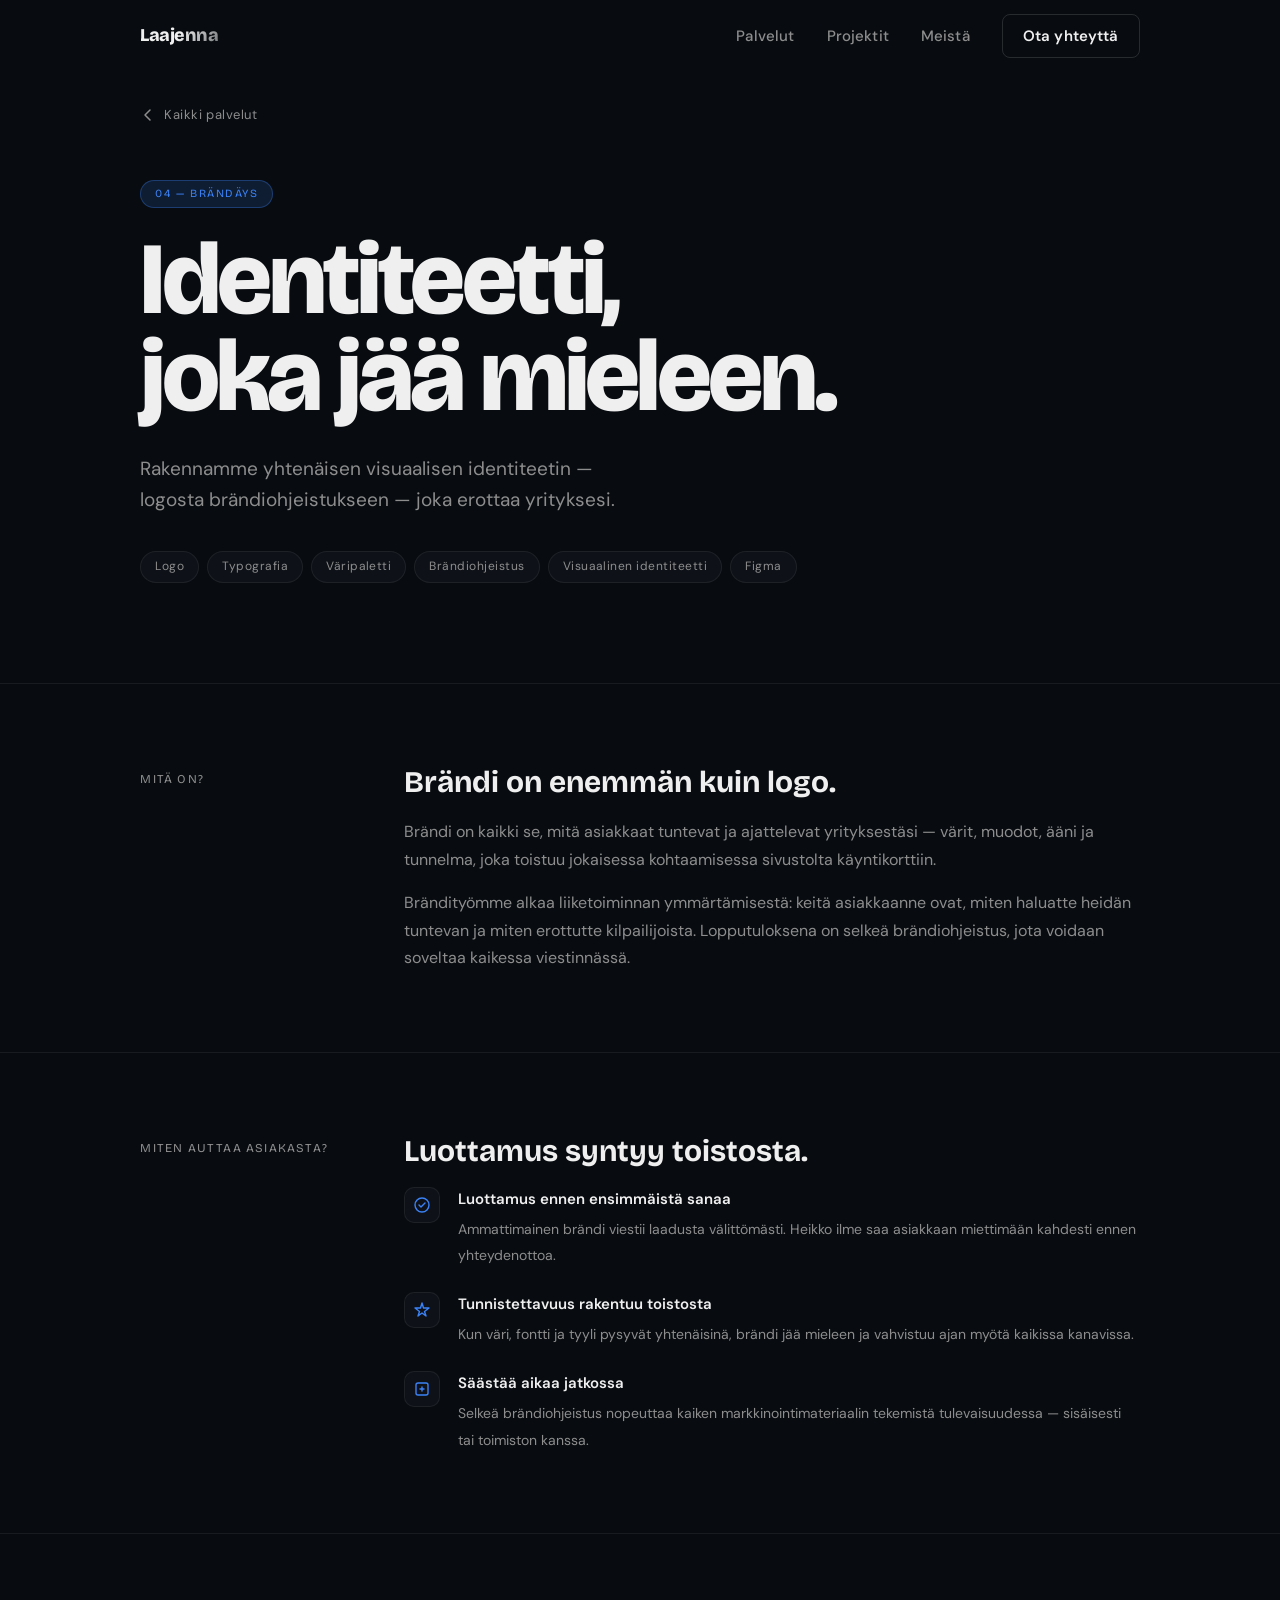
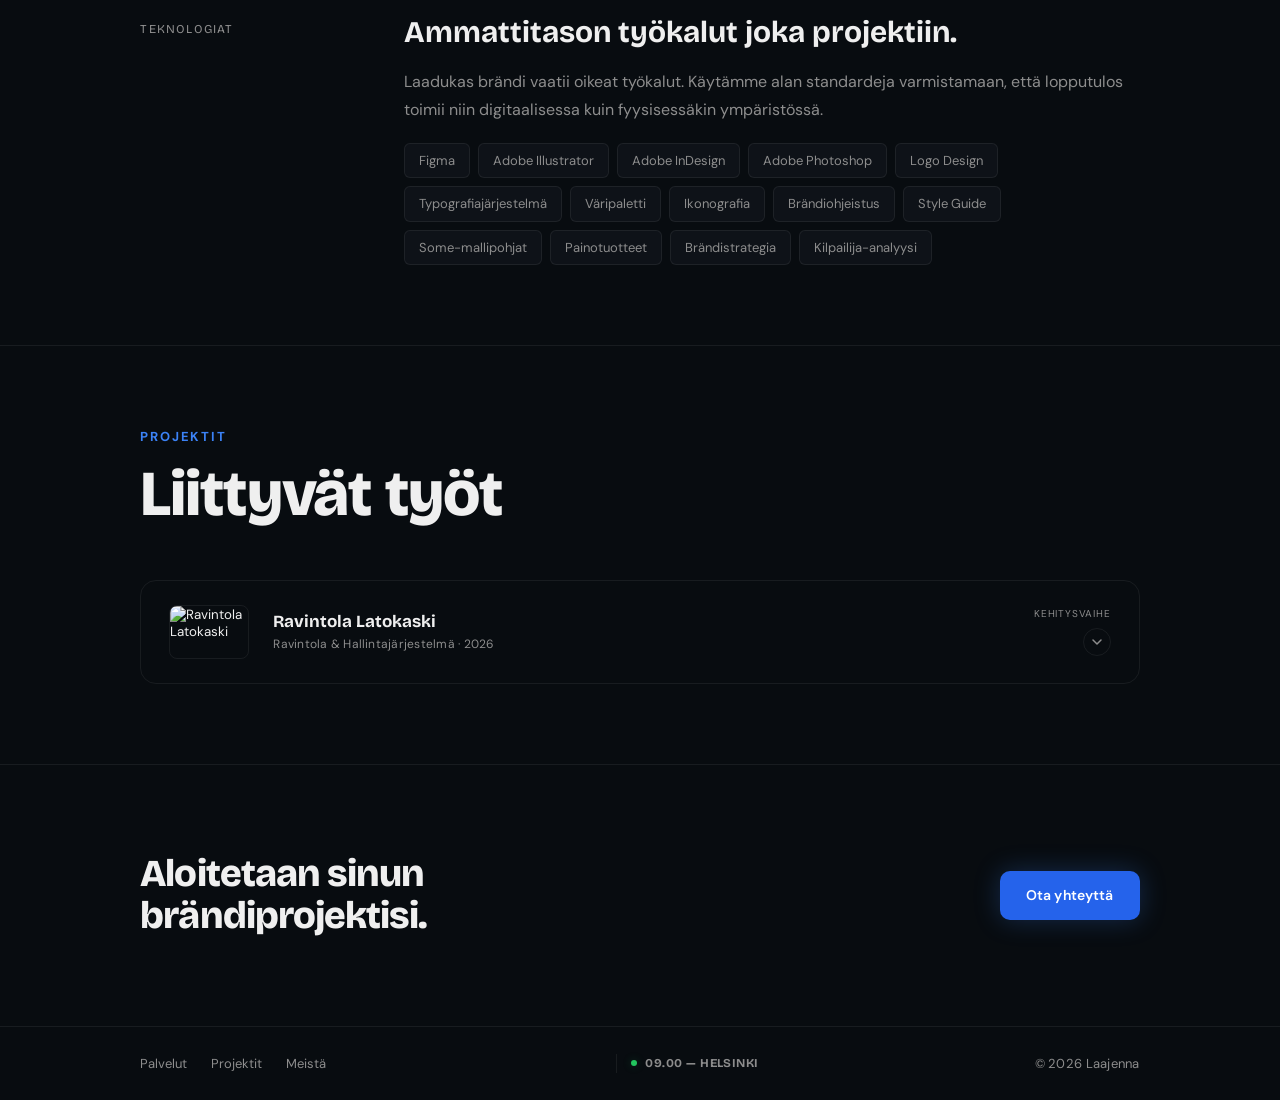
==== commit f8cf9497: "Mobile card responsiveness, service row click cue, capabilities sections - styles.css: portfolio det" ====
--- a/brandays.html
+++ b/brandays.html
@@ -7,14 +7,14 @@
     <meta name="robots" content="index, follow" />
     <meta name="author" content="Laajenna" />
     <title>Brändäys — Laajenna</title>
-    <link rel="canonical" href="https://laajenna.fi/brandaus.html" />
+    <link rel="canonical" href="https://laajenna.fi/brandays.html" />
     <link rel="icon" href="data:image/svg+xml,%3Csvg xmlns='http://www.w3.org/2000/svg' viewBox='0 0 64 64'%3E%3Crect width='64' height='64' rx='14' fill='%23080C10'/%3E%3Cpath d='M20 16v32h24' stroke='%233B82F6' stroke-width='6' stroke-linecap='square' fill='none'/%3E%3C/svg%3E" />
     <meta property="og:type" content="website" />
     <meta property="og:locale" content="fi_FI" />
     <meta property="og:site_name" content="Laajenna" />
     <meta property="og:title" content="Brändäys — Laajenna" />
     <meta property="og:description" content="Yhtenäinen visuaalinen identiteetti, logo, värit ja typografia, joka rakentaa luottamusta." />
-    <meta property="og:url" content="https://laajenna.fi/brandaus.html" />
+    <meta property="og:url" content="https://laajenna.fi/brandays.html" />
     <link rel="preconnect" href="https://fonts.googleapis.com" />
     <link rel="preconnect" href="https://fonts.gstatic.com" crossorigin />
     <link href="https://fonts.googleapis.com/css2?family=Bricolage+Grotesque:opsz,wght@12..96,700;12..96,800&family=DM+Sans:ital,opsz,wght@0,9..40,300;0,9..40,400;0,9..40,500;0,9..40,600;1,9..40,300&display=swap" rel="stylesheet" />
@@ -63,6 +63,7 @@
             <span class="svc-hero-tag">Typografia</span>
             <span class="svc-hero-tag">Väripaletti</span>
             <span class="svc-hero-tag">Brändiohjeistus</span>
+            <span class="svc-hero-tag">Visuaalinen identiteetti</span>
             <span class="svc-hero-tag">Figma</span>
           </div>
         </div>
@@ -126,6 +127,35 @@
                   </div>
                 </li>
               </ul>
+            </div>
+          </div>
+        </div>
+      </section>
+
+      <!-- Teknologiat -->
+      <section class="svc-section">
+        <div class="container">
+          <div class="svc-two-col">
+            <div class="svc-col-label">Teknologiat</div>
+            <div class="svc-col-body">
+              <h3>Ammattitason työkalut joka projektiin.</h3>
+              <p>Laadukas brändi vaatii oikeat työkalut. Käytämme alan standardeja varmistamaan, että lopputulos toimii niin digitaalisessa kuin fyysisessäkin ympäristössä.</p>
+              <div class="svc-tech-grid">
+                <span class="svc-tech-pill">Figma</span>
+                <span class="svc-tech-pill">Adobe Illustrator</span>
+                <span class="svc-tech-pill">Adobe InDesign</span>
+                <span class="svc-tech-pill">Adobe Photoshop</span>
+                <span class="svc-tech-pill">Logo Design</span>
+                <span class="svc-tech-pill">Typografiajärjestelmä</span>
+                <span class="svc-tech-pill">Väripaletti</span>
+                <span class="svc-tech-pill">Ikonografia</span>
+                <span class="svc-tech-pill">Brändiohjeistus</span>
+                <span class="svc-tech-pill">Style Guide</span>
+                <span class="svc-tech-pill">Some-mallipohjat</span>
+                <span class="svc-tech-pill">Painotuotteet</span>
+                <span class="svc-tech-pill">Brändistrategia</span>
+                <span class="svc-tech-pill">Kilpailija-analyysi</span>
+              </div>
             </div>
           </div>
         </div>
--- a/styles.css
+++ b/styles.css
@@ -63,12 +63,7 @@
   scroll-behavior: smooth;
   -webkit-font-smoothing: antialiased;
   -moz-osx-font-smoothing: grayscale;
-  opacity: 0;
-  transition: opacity 0.5s ease;
   overflow-x: hidden;
-}
-html.ready {
-  opacity: 1;
 }
 
 body {
@@ -416,12 +411,15 @@
   font-size: 14px;
   font-weight: 600;
   letter-spacing: 0.01em;
+  border: none;
   transition:
     transform 0.28s var(--ease),
     box-shadow 0.28s var(--ease),
     background 0.2s,
     border-color 0.2s,
     color 0.2s;
+
+  cursor: pointer;
 }
 .btn-primary {
   background: #2563eb;
@@ -1023,7 +1021,6 @@
     rgba(59, 130, 246, 0.04) 0%,
     transparent 60%
   );
-  cursor: default;
   transition:
     border-color 0.3s,
     background 0.3s;
@@ -1668,6 +1665,51 @@
   color: #ef4444;
 }
 
+/* contact card */
+.contact-card {
+  max-width: 600px;
+  margin: 0 auto;
+  margin-top: 50px;
+  padding: 32px 20px;
+  border-style: solid !important;
+  font-family: var(--font-head);
+  text-align: left;
+  display: flex;
+  justify-content: space-around;
+}
+
+.contact-card-profile-info {
+  display: flex;
+  align-items: center;
+  gap: 20px;
+}
+
+.contact-card-title {
+  font-size: 0.8rem;
+  color: var(--accent);
+}
+
+.contact-card-img img {
+  width: 120px;
+  height: 120px;
+  border-radius: 50%;
+  object-fit: cover;
+  object-position: center;
+}
+
+.contact-card-details ul {
+  display: flex;
+  flex-direction: column;
+  gap: 8px;
+}
+
+.contact-card-details ul li {
+  list-style: none;
+  display: flex;
+  align-items: center;
+  gap: 8px;
+}
+
 @media (max-width: 600px) {
   .form-row {
     grid-template-columns: 1fr;
@@ -1675,6 +1717,19 @@
   .form-footer {
     flex-direction: column;
     align-items: stretch;
+  }
+
+  .contact-card {
+    flex-direction: column;
+    text-align: center;
+    gap: 20px;
+    padding: 40px 0;
+    margin-top: 35px;
+  }
+
+  .contact-card-profile-info {
+    flex-direction: column;
+    gap: 12px;
   }
 }
 
@@ -1947,14 +2002,23 @@
 
   /* Services */
   .service-row {
-    grid-template-columns: 48px 1fr;
-    gap: 16px;
+    grid-template-columns: 48px 1fr 36px;
+    gap: 14px;
   }
   .svc-num {
     font-size: clamp(16px, 4.5vw, 20px);
   }
   .svc-icon {
-    display: none;
+    display: flex;
+    position: static;
+    transform: none;
+    width: 32px;
+    height: 32px;
+    opacity: 0.65;
+    align-self: center;
+  }
+  .service-row:hover .svc-icon {
+    transform: translateX(3px);
   }
   .svc-name {
     padding-right: 0;
@@ -1974,6 +2038,18 @@
   .portfolio-info {
     transform: translateY(0);
   }
+
+  /* Portfolio detail panel — allow scroll on small cards */
+  .portfolio-detail-panel {
+    overflow-y: auto;
+    justify-content: flex-start;
+    gap: 10px;
+    scrollbar-width: none;
+  }
+  .portfolio-detail-panel::-webkit-scrollbar { display: none; }
+  .pdp-title { font-size: clamp(17px, 5vw, 22px); }
+  .pdp-desc { margin-bottom: 8px; font-size: 12px; }
+  .pdp-services { gap: 3px; margin-bottom: 8px; }
 
   /* About */
   .about-cols {
--- a/service-pages.css
+++ b/service-pages.css
@@ -356,6 +356,33 @@
 .svc-project-link-row a:hover { gap: 12px; }
 
 /* ── Bottom CTA strip ───────────────────────────────────────── */
+/* ── Technology grid ────────────────────────────────────────── */
+.svc-tech-grid {
+  display: flex;
+  flex-wrap: wrap;
+  gap: 8px;
+  margin-top: 20px;
+}
+
+.svc-tech-pill {
+  display: inline-flex;
+  align-items: center;
+  padding: 6px 14px;
+  border: 1px solid var(--border);
+  border-radius: 6px;
+  font-size: 13px;
+  color: var(--text-muted);
+  background: var(--bg-card);
+  white-space: nowrap;
+  transition: border-color 0.2s, color 0.2s, background 0.2s;
+}
+.svc-tech-pill:hover {
+  border-color: rgba(59, 130, 246, 0.3);
+  color: var(--text);
+  background: rgba(59, 130, 246, 0.05);
+}
+
+/* ── Bottom CTA strip ───────────────────────────────────────── */
 .svc-cta-strip {
   padding-block: 88px;
   border-top: 1px solid var(--border);
